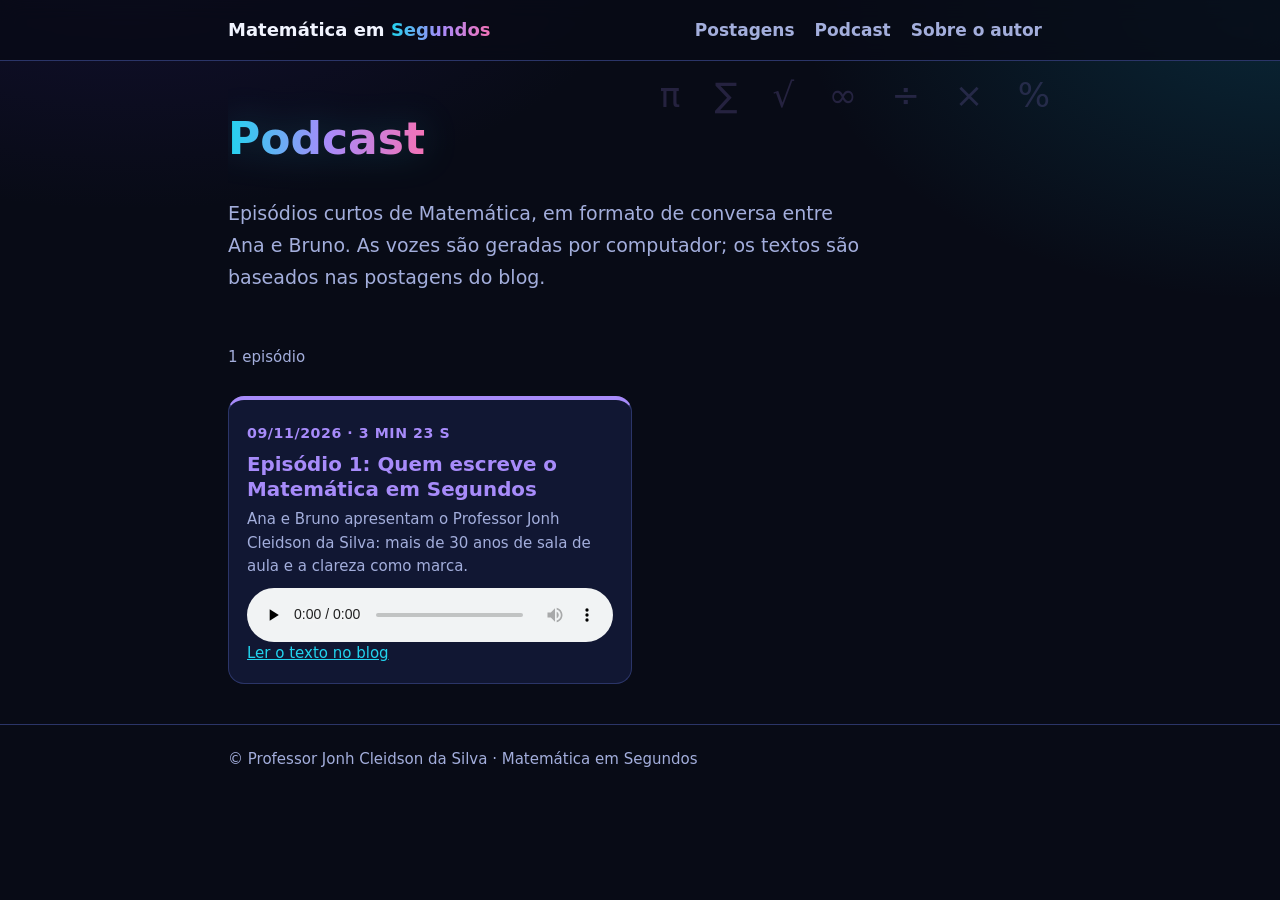
==== podcast.html @ 5fbd2a3b "Podcast: página, tocador e episódio 1 (sobre o autor) Co-Authored-By: Claude Sonnet 5.5 <noreply@ant" ====
<!doctype html>
<html lang="pt-BR">
<head>
<meta charset="utf-8">
<meta name="viewport" content="width=device-width, initial-scale=1">
<title>Podcast · Matemática em Segundos</title>
<meta name="description" content="Episódios curtos de Matemática em formato de conversa: curiosidades, matemáticos famosos, paradoxos, conteúdos e Matemática e tecnologia.">
<link rel="canonical" href="https://matematicaemsegundos.github.io/podcast.html">
<meta property="og:type" content="website">
<meta property="og:locale" content="pt_BR">
<meta property="og:site_name" content="Matemática em Segundos">
<meta property="og:title" content="Podcast · Matemática em Segundos">
<meta property="og:description" content="Episódios curtos de Matemática em formato de conversa.">
<meta property="og:url" content="https://matematicaemsegundos.github.io/podcast.html">
<meta name="twitter:card" content="summary">
<link rel="stylesheet" href="assets/style.css">
</head>
<body>
<header class="top"><div class="wrap">
<a class="brand" href="./">Matemática em <b>Segundos</b></a>
<nav><a href="./">Postagens</a><a href="podcast.html">Podcast</a><a href="sobre.html">Sobre o autor</a></nav>
</div></header>
<main class="wrap">
<section class="hero">
<h1>Podcast</h1>
<p>Episódios curtos de Matemática, em formato de conversa entre Ana e Bruno. As vozes são geradas por computador; os textos são baseados nas postagens do blog.</p>
</section>
<p class="meta" id="status"></p>
<div class="grid" id="lista"></div>
</main>
<footer><div class="wrap">© Professor Jonh Cleidson da Silva · Matemática em Segundos</div></footer>
<script type="application/json" id="episodios">
[
{"data": "2026-11-09", "titulo": "Episódio 1: Quem escreve o Matemática em Segundos", "resumo": "Ana e Bruno apresentam o Professor Jonh Cleidson da Silva: mais de 30 anos de sala de aula e a clareza como marca.", "cor": "--vi", "duracao": "3 min 23 s", "audio": "assets/audio/2026-11-09-sobre-o-autor.mp3", "post": "sobre.html"}
]
</script>
<script>
(function(){
var eps=JSON.parse(document.getElementById('episodios').textContent);
eps.sort(function(a,b){return b.data.localeCompare(a.data)});
var el=document.getElementById('lista'),st=document.getElementById('status');
function fmt(d){var p=d.split('-');return p[2]+'/'+p[1]+'/'+p[0]}
function esc(s){var x=document.createElement('div');x.textContent=s;return x.innerHTML}
if(!eps.length){el.innerHTML='<p class="empty">Os primeiros episódios chegam em breve. Volte logo!</p>';return}
st.textContent=eps.length+(eps.length==1?' episódio':' episódios');
el.innerHTML=eps.map(function(e){return '<div class="card" style="--c:var('+e.cor+')"><small>'+fmt(e.data)+' · '+esc(e.duracao)+'</small><h3>'+esc(e.titulo)+'</h3><p>'+esc(e.resumo)+'</p><audio controls preload="none" src="'+e.audio+'"></audio>'+(e.post?'<p><a href="'+e.post+'">Ler o texto no blog</a></p>':'')+'</div>'}).join('');
})();
</script>
</body>
</html>
---- assets/style.css ----
:root{--bg:#080b16;--panel:#111733;--panel2:#171f45;--line:#2b3568;--tx:#f1f4ff;--mut:#a3aedc;
--cy:#22d3ee;--vi:#a78bfa;--pk:#f472b6;--li:#a3e635;--ye:#fde047;--c:var(--cy)}
*{box-sizing:border-box}
html{-webkit-text-size-adjust:100%}
body{margin:0;overflow-x:hidden;color:var(--tx);-webkit-tap-highlight-color:transparent;
font:17px/1.7 ui-rounded,system-ui,-apple-system,"Segoe UI",sans-serif;
background:radial-gradient(900px 500px at 10% -10%,#2a1b6b55,transparent 60%),radial-gradient(800px 500px at 100% 0,#0e749044,transparent 60%),var(--bg);min-height:100vh}
a{color:var(--cy)}
.wrap{max-width:860px;margin:0 auto;padding:0 18px;min-width:0}
header.top{position:sticky;top:0;z-index:5;background:#080b16cc;-webkit-backdrop-filter:blur(10px);backdrop-filter:blur(10px);border-bottom:1px solid var(--line)}
header.top .wrap{display:flex;gap:14px;align-items:center;justify-content:space-between;flex-wrap:wrap;padding-top:10px;padding-bottom:10px}
.brand{font-weight:800;text-decoration:none;color:var(--tx);font-size:18px}
.brand b{background:linear-gradient(90deg,var(--cy),var(--vi),var(--pk));-webkit-background-clip:text;background-clip:text;color:transparent}
nav a{display:inline-flex;align-items:center;min-height:40px;padding:0 10px;color:var(--mut);text-decoration:none;font-weight:600}
nav a:hover{color:var(--tx)}
h1{font-size:clamp(28px,6vw,44px);line-height:1.15;margin:.2em 0 .3em;overflow-wrap:anywhere;
background:linear-gradient(90deg,var(--cy),var(--vi),var(--pk));-webkit-background-clip:text;background-clip:text;color:transparent}
/* Movimento no título da página inicial e na marca do topo */
.hero h1,.brand b{background:linear-gradient(90deg,var(--cy),var(--vi),var(--pk),var(--ye),var(--li),var(--cy));background-size:250% 100%;-webkit-background-clip:text;background-clip:text;color:transparent;animation:fluxo 9s linear infinite}
.hero h1{display:inline-block;animation:fluxo 9s linear infinite,flutua 5s ease-in-out infinite;filter:drop-shadow(0 0 18px #22d3ee33)}
.hero{position:relative;overflow:hidden}
.hero::before{content:"π  ∑  √  ∞  ÷  ×  %";position:absolute;right:-10px;top:6px;font-size:clamp(22px,5vw,34px);letter-spacing:.35em;white-space:nowrap;color:var(--vi);opacity:.18;pointer-events:none;animation:deriva 14s ease-in-out infinite alternate}
.hero p{position:relative}
@keyframes fluxo{to{background-position:250% 0}}
@keyframes flutua{0%,100%{transform:translateY(0)}50%{transform:translateY(-5px)}}
@keyframes deriva{from{transform:translateX(30px)}to{transform:translateX(-40px)}}
@media (prefers-reduced-motion:reduce){.hero h1,.brand b,.hero::before{animation:none}}
h2{color:var(--c);margin-top:1.8em;line-height:1.25}
p{overflow-wrap:anywhere}
.hero{padding:44px 0 18px}
.hero p{color:var(--mut);font-size:19px;max-width:640px}
.grid{display:grid;grid-template-columns:repeat(auto-fill,minmax(min(280px,100%),1fr));gap:16px;padding:10px 0 40px}
.card{min-width:0;background:var(--panel);border:1px solid var(--line);border-top:4px solid var(--c);border-radius:16px;padding:18px;text-decoration:none;color:var(--tx);display:block;transition:transform .15s}
.card:hover{transform:translateY(-3px)}
.card small{color:var(--c);font-weight:700;letter-spacing:.04em;text-transform:uppercase}
.card h3{margin:.3em 0;color:var(--c);line-height:1.25;overflow-wrap:anywhere}
.card p{margin:0;color:var(--mut);font-size:15px;line-height:1.55}
.empty{color:var(--mut);padding:30px 0}
article{padding:34px 0 40px}
.meta{color:var(--mut);font-size:15px}
.resp{background:var(--panel2);border:1px solid var(--line);border-left:5px solid var(--li);border-radius:14px;padding:14px 18px;margin:20px 0}
.resp b{color:var(--li)}
.ex{background:var(--panel);border:1px solid var(--line);border-radius:14px;padding:6px 18px;margin:16px 0}
.sig{margin-top:2.2em;padding-top:14px;border-top:1px solid var(--line);color:var(--mut);font-style:italic}
.btn{display:inline-flex;align-items:center;min-height:40px;padding:0 16px;border-radius:12px;border:1px solid var(--line);background:var(--panel);color:var(--tx);font:inherit;font-size:16px;cursor:pointer;text-decoration:none}
.player{background:var(--panel);border:1px solid var(--line);border-left:5px solid var(--c,var(--cy));border-radius:14px;padding:12px 16px;margin:16px 0}
.player b{display:block;margin-bottom:8px}
audio{display:block;width:100%;max-width:100%;min-height:40px;margin-top:10px}
.player audio{margin-top:0}
footer{border-top:1px solid var(--line);color:var(--mut);padding:22px 0 34px;font-size:15px}
@media(max-width:640px){body{font-size:16px;background-attachment:scroll}.hero{padding-top:28px}}
@media(max-width:360px){.grid{grid-template-columns:minmax(0,1fr)}}
@page{size:A4;margin:12mm}
@media print{.hero h1,.brand b,.hero::before{animation:none}.hero::before{display:none}
:root{--bg:#fff;--panel:#fff;--panel2:#f4f4f4;--line:#bbb;--tx:#111;--mut:#444;--c:#0a5}
body{background:#fff;font-size:12pt}header.top,.noprint,footer{display:none}
h1{color:#111;background:none;-webkit-background-clip:initial;background-clip:initial}
.card,.resp,.ex,.player{break-inside:avoid}audio,.player{display:none}}
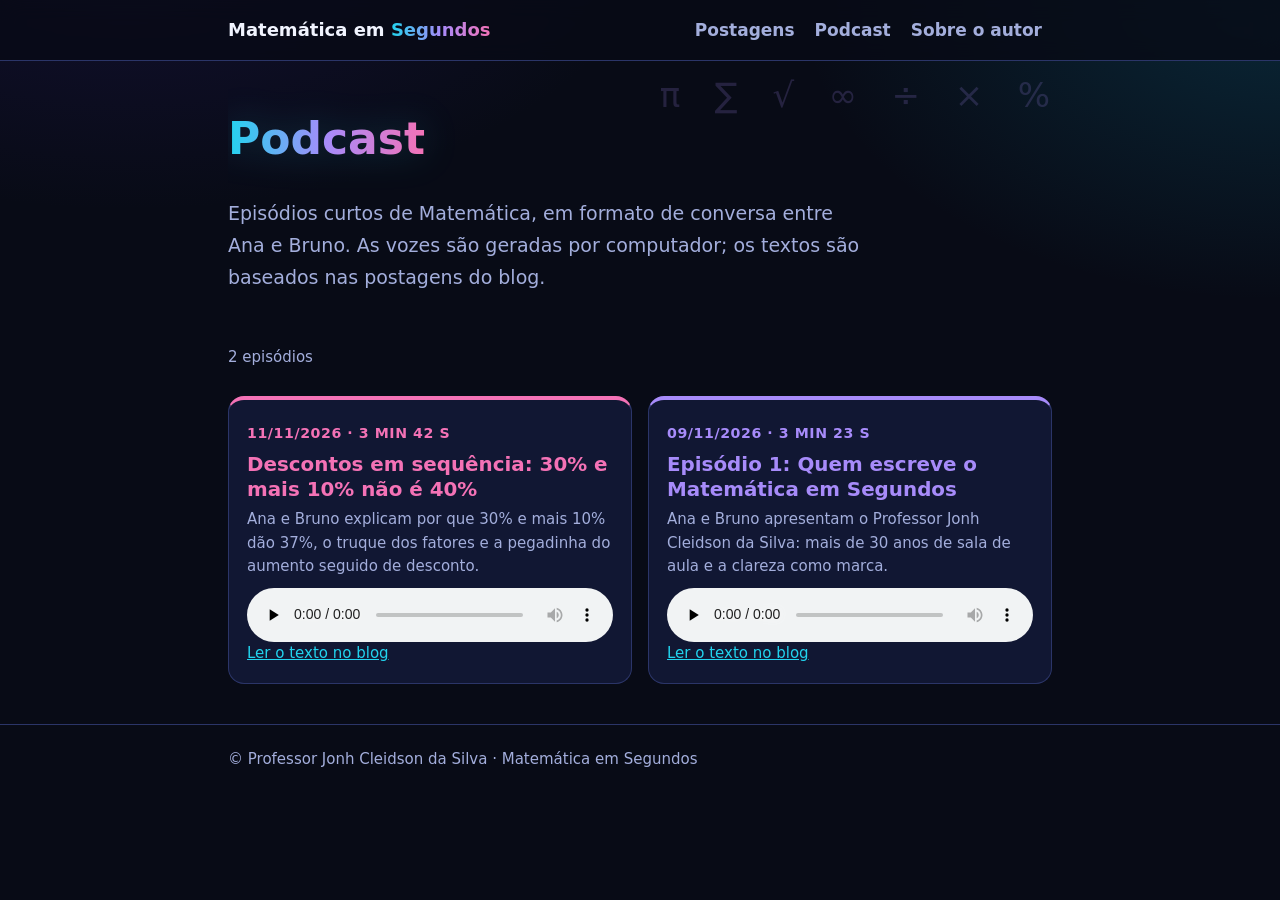
==== commit 865e5ee1: "Podcast: episódio 2 (descontos em sequência) com tocador no post Co-Authored-By: Claude Sonnet 5.5 <" ====
--- a/podcast.html
+++ b/podcast.html
@@ -31,7 +31,8 @@
 <footer><div class="wrap">© Professor Jonh Cleidson da Silva · Matemática em Segundos</div></footer>
 <script type="application/json" id="episodios">
 [
-{"data": "2026-11-09", "titulo": "Episódio 1: Quem escreve o Matemática em Segundos", "resumo": "Ana e Bruno apresentam o Professor Jonh Cleidson da Silva: mais de 30 anos de sala de aula e a clareza como marca.", "cor": "--vi", "duracao": "3 min 23 s", "audio": "assets/audio/2026-11-09-sobre-o-autor.mp3", "post": "sobre.html"}
+{"data": "2026-11-09", "titulo": "Episódio 1: Quem escreve o Matemática em Segundos", "resumo": "Ana e Bruno apresentam o Professor Jonh Cleidson da Silva: mais de 30 anos de sala de aula e a clareza como marca.", "cor": "--vi", "duracao": "3 min 23 s", "audio": "assets/audio/2026-11-09-sobre-o-autor.mp3", "post": "sobre.html"},
+{"data": "2026-11-11", "titulo": "Descontos em sequência: 30% e mais 10% não é 40%", "resumo": "Ana e Bruno explicam por que 30% e mais 10% dão 37%, o truque dos fatores e a pegadinha do aumento seguido de desconto.", "cor": "--pk", "duracao": "3 min 42 s", "audio": "assets/audio/2026-11-11-descontos-em-sequencia.mp3", "post": "posts/2026-11-11-descontos-em-sequencia.html"}
 ]
 </script>
 <script>
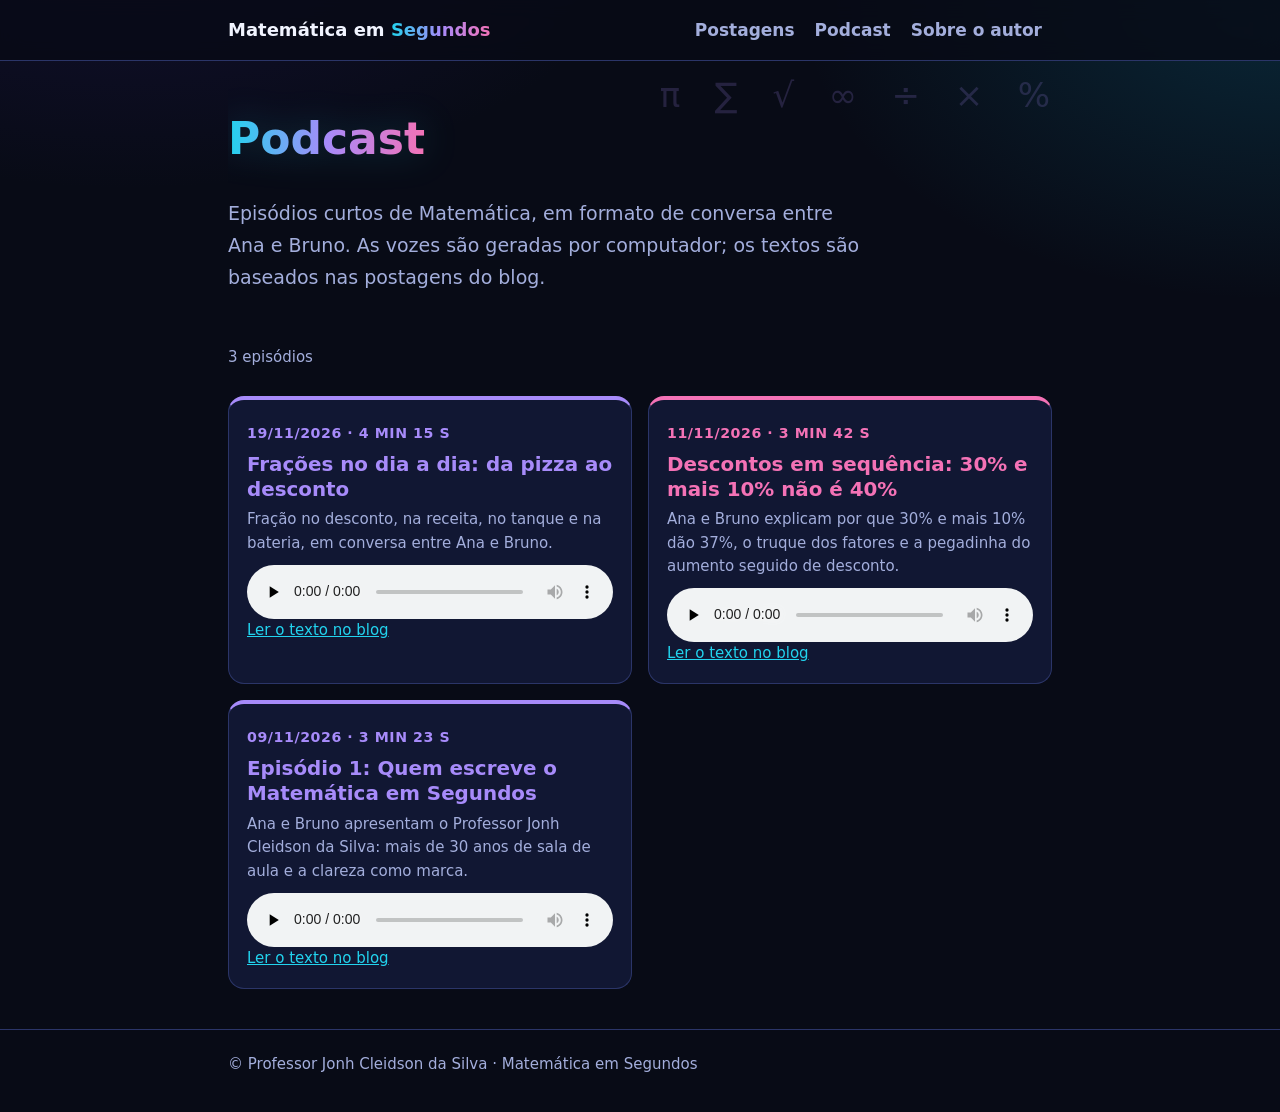
==== commit 20ac867f: "Podcast: episódio 3 (frações no dia a dia) com tocador no post Co-Authored-By: Claude Sonnet 5.5 <no" ====
--- a/podcast.html
+++ b/podcast.html
@@ -32,7 +32,8 @@
 <script type="application/json" id="episodios">
 [
 {"data": "2026-11-09", "titulo": "Episódio 1: Quem escreve o Matemática em Segundos", "resumo": "Ana e Bruno apresentam o Professor Jonh Cleidson da Silva: mais de 30 anos de sala de aula e a clareza como marca.", "cor": "--vi", "duracao": "3 min 23 s", "audio": "assets/audio/2026-11-09-sobre-o-autor.mp3", "post": "sobre.html"},
-{"data": "2026-11-11", "titulo": "Descontos em sequência: 30% e mais 10% não é 40%", "resumo": "Ana e Bruno explicam por que 30% e mais 10% dão 37%, o truque dos fatores e a pegadinha do aumento seguido de desconto.", "cor": "--pk", "duracao": "3 min 42 s", "audio": "assets/audio/2026-11-11-descontos-em-sequencia.mp3", "post": "posts/2026-11-11-descontos-em-sequencia.html"}
+{"data": "2026-11-11", "titulo": "Descontos em sequência: 30% e mais 10% não é 40%", "resumo": "Ana e Bruno explicam por que 30% e mais 10% dão 37%, o truque dos fatores e a pegadinha do aumento seguido de desconto.", "cor": "--pk", "duracao": "3 min 42 s", "audio": "assets/audio/2026-11-11-descontos-em-sequencia.mp3", "post": "posts/2026-11-11-descontos-em-sequencia.html"},
+{"data": "2026-11-19", "titulo": "Frações no dia a dia: da pizza ao desconto", "resumo": "Fração no desconto, na receita, no tanque e na bateria, em conversa entre Ana e Bruno.", "cor": "--vi", "duracao": "4 min 15 s", "audio": "assets/audio/2026-11-19-fracoes-no-dia-a-dia.mp3", "post": "posts/2026-11-19-fracoes-no-dia-a-dia.html"}
 ]
 </script>
 <script>
